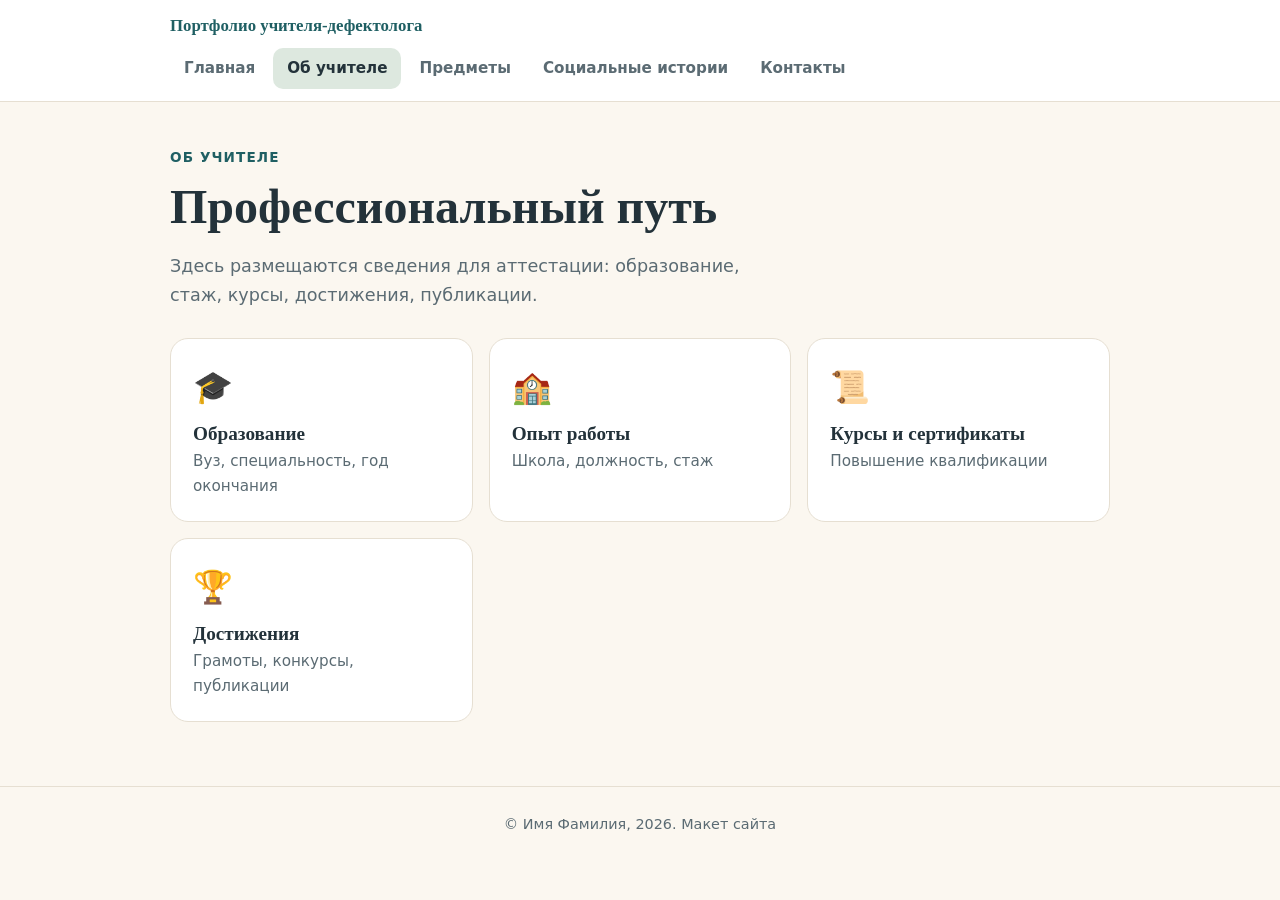
==== about.html @ 278d0c69 "Add files via upload" ====
<!DOCTYPE html>
<html lang="ru">
<head>
<meta charset="utf-8">
<meta name="viewport" content="width=device-width, initial-scale=1, viewport-fit=cover">
<meta name="robots" content="noindex">
<link rel="icon" href="data:image/svg+xml,%3Csvg xmlns=%27http://www.w3.org/2000/svg%27 viewBox=%270 0 100 100%27%3E%3Ctext y=%27.9em%27 font-size=%2790%27%3E📚%3C/text%3E%3C/svg%3E">
<title>Об учителе — портфолио учителя-дефектолога</title>
<link rel="stylesheet" href="style.css">
</head>
<body>
<header class="top"><div class="wrap">
  <a class="brand" href="index.html">Портфолио учителя-дефектолога</a>
  <nav><a href="index.html">Главная</a><a href="about.html" class="on">Об учителе</a><a href="subjects.html">Предметы</a><a href="stories.html">Социальные истории</a><a href="contacts.html">Контакты</a></nav>
</div></header>
<main class="wrap">
<section class="view on">
  <p class="eyebrow">Об учителе</p>
  <h1>Профессиональный путь</h1>
  <p class="lead" style="margin-bottom:28px">Здесь размещаются сведения для аттестации: образование, стаж, курсы, достижения, публикации.</p>
  <div class="grid">
    <div class="card"><span class="ico">🎓</span><h3>Образование</h3><p>Вуз, специальность, год окончания</p></div>
    <div class="card"><span class="ico">🏫</span><h3>Опыт работы</h3><p>Школа, должность, стаж</p></div>
    <div class="card"><span class="ico">📜</span><h3>Курсы и сертификаты</h3><p>Повышение квалификации</p></div>
    <div class="card"><span class="ico">🏆</span><h3>Достижения</h3><p>Грамоты, конкурсы, публикации</p></div>
  </div>
</section>
</main>
<footer>© Имя Фамилия, 2026. Макет сайта</footer>
</body>
</html>
---- style.css ----
:root{
  --bg:#fbf7f0; --card:#ffffff; --ink:#23323a; --muted:#5b6b73; --line:#e6dfd2;
  --teal:#1f5f63; --teal-ink:#ffffff; --sage:#dde8df; --apricot:#f2a65a; --apricot-soft:#fdeedb;
  box-sizing:border-box; padding-top:env(safe-area-inset-top,0px); padding-bottom:env(safe-area-inset-bottom,0px);
}
@media (prefers-color-scheme: dark){
  :root:not([data-theme="light"]){
    --bg:#141c1f; --card:#1d282c; --ink:#eef2f0; --muted:#a6b4b8; --line:#2f3d42;
    --teal:#7cc3c4; --teal-ink:#10282a; --sage:#223833; --apricot:#f2b36f; --apricot-soft:#3a2c1b;
  }
}
:root[data-theme="dark"]{
  --bg:#141c1f; --card:#1d282c; --ink:#eef2f0; --muted:#a6b4b8; --line:#2f3d42;
  --teal:#7cc3c4; --teal-ink:#10282a; --sage:#223833; --apricot:#f2b36f; --apricot-soft:#3a2c1b;
}
html{scroll-padding-top:env(safe-area-inset-top,0px);scroll-behavior:smooth}
*{box-sizing:border-box;margin:0}
body{background:var(--bg);color:var(--ink);font:18px/1.65 "Segoe UI",Roboto,system-ui,sans-serif}
h1,h2,h3{font-family:Georgia,"Times New Roman",serif;line-height:1.2;color:var(--ink)}
a{color:inherit}
:focus-visible{outline:3px solid var(--apricot);outline-offset:3px}
.wrap{max-width:980px;margin:0 auto;padding:0 20px}

header.top{background:var(--card);border-bottom:1px solid var(--line);position:sticky;top:env(safe-area-inset-top,0px);z-index:5}
header.top .wrap{display:flex;flex-wrap:wrap;align-items:center;gap:8px 20px;padding-top:12px;padding-bottom:12px}
.brand{font-family:Georgia,serif;font-weight:700;font-size:1.05rem;color:var(--teal);text-decoration:none;margin-right:auto}
nav{display:flex;flex-wrap:wrap;gap:4px}
nav a{padding:8px 14px;border-radius:10px;text-decoration:none;font-size:.95rem;font-weight:600;color:var(--muted)}
nav a:hover,nav a.on{background:var(--sage);color:var(--ink)}

.view{display:none;padding:44px 0 64px}
.view.on{display:block}
.eyebrow{font-size:.85rem;font-weight:700;letter-spacing:.08em;text-transform:uppercase;color:var(--teal);margin-bottom:10px}
h1{font-size:clamp(2rem,6vw,3rem);margin-bottom:16px}
h2{font-size:clamp(1.5rem,4vw,2rem);margin:0 0 18px}
.lead{max-width:56ch;color:var(--muted);font-size:1.1rem}
.mock{display:inline-block;background:var(--apricot-soft);color:var(--ink);border:1px dashed var(--apricot);border-radius:8px;padding:2px 10px;font-size:.85rem;margin-bottom:18px}

.hero{display:grid;gap:28px;align-items:center;background:var(--sage);border-radius:24px;padding:32px;margin-bottom:44px}
.avatar{width:150px;aspect-ratio:1;border-radius:50%;background:var(--card);border:6px solid var(--card);display:grid;place-items:center;font-size:3.2rem;box-shadow:0 0 0 3px var(--teal)}
@media(min-width:720px){.hero{grid-template-columns:auto 1fr;padding:40px}}

.grid{display:grid;gap:16px;grid-template-columns:repeat(auto-fill,minmax(250px,1fr))}
.card{background:var(--card);border:1px solid var(--line);border-radius:18px;padding:22px;text-decoration:none;display:block}
a.card:hover{border-color:var(--teal);transform:translateY(-2px)}
.card .ico{font-size:2rem;display:block;margin-bottom:8px}
.card h3{font-size:1.2rem;margin-bottom:4px}
.card p{color:var(--muted);font-size:.95rem}

.crumbs{font-size:.95rem;color:var(--muted);margin-bottom:12px}
.crumbs a{color:var(--teal)}
.tabs{display:grid;gap:18px;margin-top:30px}
.sec{background:var(--card);border:1px solid var(--line);border-radius:18px;padding:22px;border-left:8px solid var(--teal)}
.sec:nth-child(2){border-left-color:var(--apricot)}
.sec:nth-child(3){border-left-color:#8bb89a}
.sec:nth-child(4){border-left-color:#8fa8d6}
.sec h2{font-size:1.3rem;margin-bottom:12px}
.file{display:flex;flex-wrap:wrap;align-items:center;gap:10px 14px;padding:12px 0;border-top:1px solid var(--line)}
.file:first-of-type{border-top:0}
.file .t{flex:1 1 220px;font-weight:600}
.tag{font-size:.75rem;font-weight:700;padding:2px 8px;border-radius:6px;background:var(--sage);color:var(--ink)}
button.b{font:inherit;font-size:.9rem;font-weight:700;padding:9px 16px;border-radius:10px;border:2px solid var(--teal);background:var(--teal);color:var(--teal-ink);cursor:pointer}
button.b.alt{background:transparent;color:var(--teal)}

.story{display:grid;gap:14px;grid-template-columns:auto 1fr;align-items:center}
.story .pic{width:76px;height:76px;border-radius:16px;background:var(--apricot-soft);display:grid;place-items:center;font-size:2.2rem}
.steps{counter-reset:s;list-style:none;padding:0;display:grid;gap:12px;margin-top:20px}
.steps li{counter-increment:s;background:var(--card);border:1px solid var(--line);border-radius:14px;padding:14px 18px 14px 60px;position:relative;font-size:1.05rem}
.steps li::before{content:counter(s);position:absolute;left:14px;top:50%;transform:translateY(-50%);width:34px;height:34px;border-radius:50%;background:var(--teal);color:var(--teal-ink);display:grid;place-items:center;font-weight:700}

footer{border-top:1px solid var(--line);color:var(--muted);text-align:center;padding:26px 20px;font-size:.9rem}
@media(prefers-reduced-motion:reduce){html{scroll-behavior:auto}a.card:hover{transform:none}}
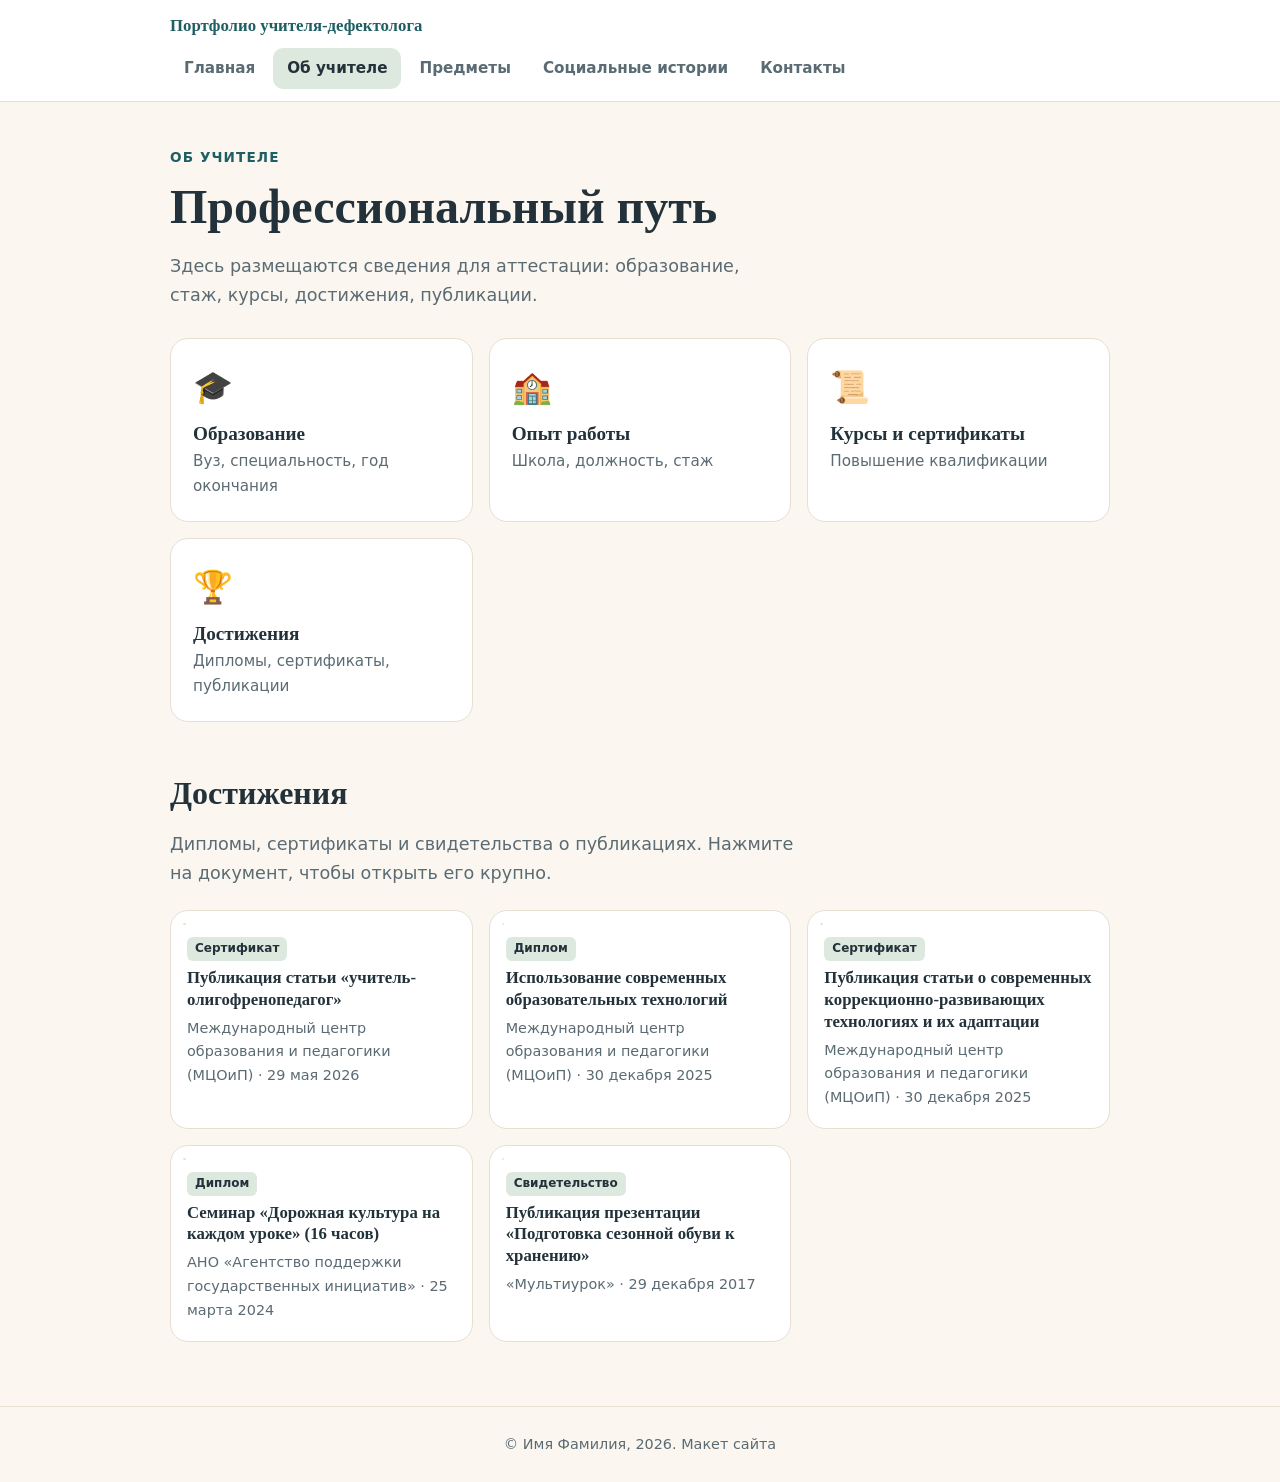
==== commit 6b14798f: "Add files via upload" ====
--- a/about.html
+++ b/about.html
@@ -22,10 +22,56 @@
     <div class="card"><span class="ico">🎓</span><h3>Образование</h3><p>Вуз, специальность, год окончания</p></div>
     <div class="card"><span class="ico">🏫</span><h3>Опыт работы</h3><p>Школа, должность, стаж</p></div>
     <div class="card"><span class="ico">📜</span><h3>Курсы и сертификаты</h3><p>Повышение квалификации</p></div>
-    <div class="card"><span class="ico">🏆</span><h3>Достижения</h3><p>Грамоты, конкурсы, публикации</p></div>
+    <a class="card" href="#achievements"><span class="ico">🏆</span><h3>Достижения</h3><p>Дипломы, сертификаты, публикации</p></a>
   </div>
+  <h2 id="achievements" style="margin-top:52px">Достижения</h2>
+  <p class="lead" style="margin-bottom:22px">Дипломы, сертификаты и свидетельства о публикациях. Нажмите на документ, чтобы открыть его крупно.</p>
+  <div class="ach-grid" id="achlist"></div>
+  <noscript><p>Для просмотра документов нужен включённый JavaScript.</p></noscript>
 </section>
 </main>
+<div class="lb" id="lb" hidden role="dialog" aria-modal="true" aria-label="Просмотр документа">
+  <div class="lb-top">
+    <span id="lbcap"></span>
+    <span class="lb-actions"><a id="lbopen" target="_blank" rel="noopener">Открыть оригинал</a><button type="button" id="lbx" aria-label="Закрыть">✕</button></span>
+  </div>
+  <div class="lb-stage">
+    <button type="button" id="lbprev" class="lb-nav" aria-label="Предыдущий документ">←</button>
+    <img id="lbimg" alt="">
+    <button type="button" id="lbnext" class="lb-nav" aria-label="Следующий документ">→</button>
+  </div>
+</div>
 <footer>© Имя Фамилия, 2026. Макет сайта</footer>
+<script src="achievements-data.js"></script>
+<script>
+(function(){
+  var list=document.getElementById('achlist'), cur=0, opener=null;
+  function el(t,c,x){var e=document.createElement(t);if(c)e.className=c;if(x!==undefined)e.textContent=x;return e}
+  ACHIEVEMENTS.forEach(function(d,i){
+    var b=el('button','ach'); b.type='button';
+    var box=el('span','ach-img'), im=el('img'); im.src=d.thumb||d.file; im.alt=d.kind+': '+d.title; im.loading='lazy'; box.appendChild(im);
+    var meta=el('span','ach-meta'); meta.appendChild(el('span','tag',d.kind)); meta.appendChild(el('h3','',d.title)); meta.appendChild(el('p','',d.org+' · '+d.date));
+    b.appendChild(box); b.appendChild(meta); b.onclick=function(){open(i,b)}; list.appendChild(b);
+  });
+  var lb=document.getElementById('lb'), img=document.getElementById('lbimg');
+  function show(i){
+    var n=ACHIEVEMENTS.length; cur=(i+n)%n; var d=ACHIEVEMENTS[cur];
+    img.src=d.file; img.alt=d.kind+': '+d.title;
+    document.getElementById('lbcap').textContent=d.kind+' · '+d.title+' ('+d.date+')';
+    document.getElementById('lbopen').href=d.file;
+  }
+  function open(i,from){opener=from;show(i);lb.hidden=false;document.body.style.overflow='hidden';document.getElementById('lbx').focus();}
+  function close(){lb.hidden=true;document.body.style.overflow='';if(opener)opener.focus();}
+  document.getElementById('lbx').onclick=close;
+  document.getElementById('lbprev').onclick=function(){show(cur-1)};
+  document.getElementById('lbnext').onclick=function(){show(cur+1)};
+  lb.addEventListener('click',function(e){if(e.target===lb||e.target.classList.contains('lb-stage'))close()});
+  document.addEventListener('keydown',function(e){
+    if(lb.hidden)return;
+    if(e.key==='Escape')close(); if(e.key==='ArrowRight')show(cur+1); if(e.key==='ArrowLeft')show(cur-1);
+  });
+})();
+</script>
+
 </body>
 </html>
--- a/style.css
+++ b/style.css
@@ -59,8 +59,8 @@
 .file:first-of-type{border-top:0}
 .file .t{flex:1 1 220px;font-weight:600}
 .tag{font-size:.75rem;font-weight:700;padding:2px 8px;border-radius:6px;background:var(--sage);color:var(--ink)}
-button.b{font:inherit;font-size:.9rem;font-weight:700;padding:9px 16px;border-radius:10px;border:2px solid var(--teal);background:var(--teal);color:var(--teal-ink);cursor:pointer}
-button.b.alt{background:transparent;color:var(--teal)}
+a.b,button.b{font:inherit;font-size:.9rem;font-weight:700;padding:9px 16px;border-radius:10px;border:2px solid var(--teal);background:var(--teal);color:var(--teal-ink);cursor:pointer;display:inline-block;text-decoration:none;text-align:center}
+a.b.alt,button.b.alt{background:transparent;color:var(--teal)}
 
 .story{display:grid;gap:14px;grid-template-columns:auto 1fr;align-items:center}
 .story .pic{width:76px;height:76px;border-radius:16px;background:var(--apricot-soft);display:grid;place-items:center;font-size:2.2rem}
@@ -70,3 +70,67 @@
 
 footer{border-top:1px solid var(--line);color:var(--muted);text-align:center;padding:26px 20px;font-size:.9rem}
 @media(prefers-reduced-motion:reduce){html{scroll-behavior:auto}a.card:hover{transform:none}}
+
+/* читалка презентаций */
+.reader{max-width:820px;margin:24px 0 0}
+.stage{background:var(--card);border:1px solid var(--line);border-radius:18px;overflow:hidden}
+.stage img{display:block;width:100%;height:auto;touch-action:pan-y}
+.controls{display:flex;align-items:center;justify-content:space-between;gap:12px;margin-top:16px}
+.controls button.b{font-size:1.05rem;padding:14px 22px;min-width:130px}
+.controls button[disabled]{opacity:.4;cursor:default}
+#pos{font-weight:700;color:var(--muted)}
+.bar{height:8px;background:var(--sage);border-radius:99px;margin-top:14px;overflow:hidden}
+.bar span{display:block;height:100%;background:var(--teal);width:0;transition:width .2s}
+.dl{margin-top:22px;color:var(--teal);font-weight:700}
+@media(prefers-reduced-motion:reduce){.bar span{transition:none}}
+
+/* просмотр презентации: слайд помещается в экран */
+body.deck-page .view{padding:22px 0 36px}
+body.deck-page h1{font-size:clamp(1.45rem,3.2vw,2.15rem);margin-bottom:8px}
+body.deck-page .wrap{max-width:1100px}
+.reader.fit{max-width:none}
+.stage.fit{display:grid;place-items:center;background:#1a2428;height:min(74vh,calc(100dvh - 250px));min-height:220px;cursor:pointer}
+.stage.fit img{width:auto;height:auto;max-width:100%;max-height:100%;object-fit:contain}
+.stage.fit.all{height:auto;min-height:0;overflow:visible;cursor:default;place-items:stretch;background:transparent;border:0}
+.stage.fit.all img{width:100%;max-height:none;border-radius:14px;border:1px solid var(--line)}
+.deck-actions{display:flex;flex-wrap:wrap;gap:10px;margin-top:14px}
+.hint{margin-top:10px;color:var(--muted);font-size:.92rem}
+.reader:fullscreen,.reader:-webkit-full-screen{background:#10181b;max-width:none;width:100%;height:100%;margin:0;padding:12px 16px 16px;display:flex;flex-direction:column;box-sizing:border-box}
+.reader:fullscreen .stage.fit,.reader:-webkit-full-screen .stage.fit{flex:1;height:auto;min-height:0;border:0;background:transparent}
+.reader:fullscreen .hint,.reader:-webkit-full-screen .hint{color:#a6b4b8}
+.reader:fullscreen #pos,.reader:-webkit-full-screen #pos{color:#d5e0e2}
+
+/* история по шагам */
+.stage.steps{padding:22px;overflow:visible}
+.stepcard .txt{font-family:Georgia,"Times New Roman",serif;font-weight:700;font-size:clamp(1.4rem,4.2vw,2rem);line-height:1.3;margin-bottom:18px}
+.stepcard .pts{margin:-6px 0 18px 1.2em;font-size:clamp(1.2rem,3.6vw,1.6rem);font-weight:600}
+.pics{display:grid;gap:16px;grid-template-columns:repeat(auto-fit,minmax(230px,1fr))}
+.stepcard figure{margin:0;text-align:center}
+.stepcard figure img{display:block;margin:0 auto;max-width:100%;max-height:380px;width:auto;height:auto;border-radius:12px;background:#fff}
+.stepcard figcaption{margin-top:10px;font-weight:800;letter-spacing:.05em;text-transform:uppercase;color:var(--teal)}
+.stage.all{border:0;background:transparent;display:grid;gap:18px}
+.stage.all .listitem{position:relative}
+.stage.all .stepcard{background:var(--card);border:1px solid var(--line);border-radius:18px;padding:22px 22px 22px 64px}
+.stage.all .num{position:absolute;left:16px;top:22px;width:34px;height:34px;border-radius:50%;background:var(--teal);color:var(--teal-ink);display:grid;place-items:center;font-weight:700;z-index:1}
+.stage.all>img{border-radius:14px;border:1px solid var(--line)}
+
+/* достижения: дипломы и сертификаты */
+.ach-grid{display:grid;gap:16px;grid-template-columns:repeat(auto-fill,minmax(250px,1fr))}
+.ach{font:inherit;color:inherit;text-align:left;cursor:pointer;background:var(--card);border:1px solid var(--line);border-radius:18px;padding:12px;display:flex;flex-direction:column;gap:12px}
+.ach:hover{border-color:var(--teal)}
+.ach-img{aspect-ratio:4/3;background:#fff;border:1px solid var(--line);border-radius:12px;overflow:hidden;position:relative;display:block}
+.ach-img img{position:absolute;inset:0;display:block;width:100%;height:100%;object-fit:contain}
+.ach-meta{display:grid;gap:6px;justify-items:start;padding:0 4px 6px}
+.ach-meta h3{font-size:1.05rem;line-height:1.3}
+.ach-meta p{color:var(--muted);font-size:.9rem}
+.lb[hidden]{display:none}
+.lb{position:fixed;inset:0;z-index:50;background:rgba(10,16,18,.94);display:flex;flex-direction:column;padding:env(safe-area-inset-top,0px) 0 env(safe-area-inset-bottom,0px)}
+.lb-top{display:flex;justify-content:space-between;align-items:center;gap:16px;padding:14px 18px;color:#eef2f0;font-size:.95rem}
+.lb-actions{display:flex;align-items:center;gap:14px;flex:none}
+.lb-actions a{color:#a9d8d9;font-weight:700}
+.lb button{font:inherit;cursor:pointer;border:0;border-radius:50%;width:44px;height:44px;background:#2a3a40;color:#fff;font-size:1.2rem}
+.lb button:hover{background:#3a4f57}
+.lb-stage{flex:1;min-height:0;display:grid;grid-template-columns:auto minmax(0,1fr) auto;align-items:center;gap:10px;padding:0 10px 16px}
+.lb-stage img{justify-self:center;max-width:100%;max-height:calc(100dvh - 110px);width:auto;height:auto;object-fit:contain;background:#fff;border-radius:6px}
+@media(max-width:560px){.lb-nav{width:36px;height:36px}.lb-stage{gap:4px;padding:0 4px 12px}}
+#achievements{scroll-margin-top:84px}
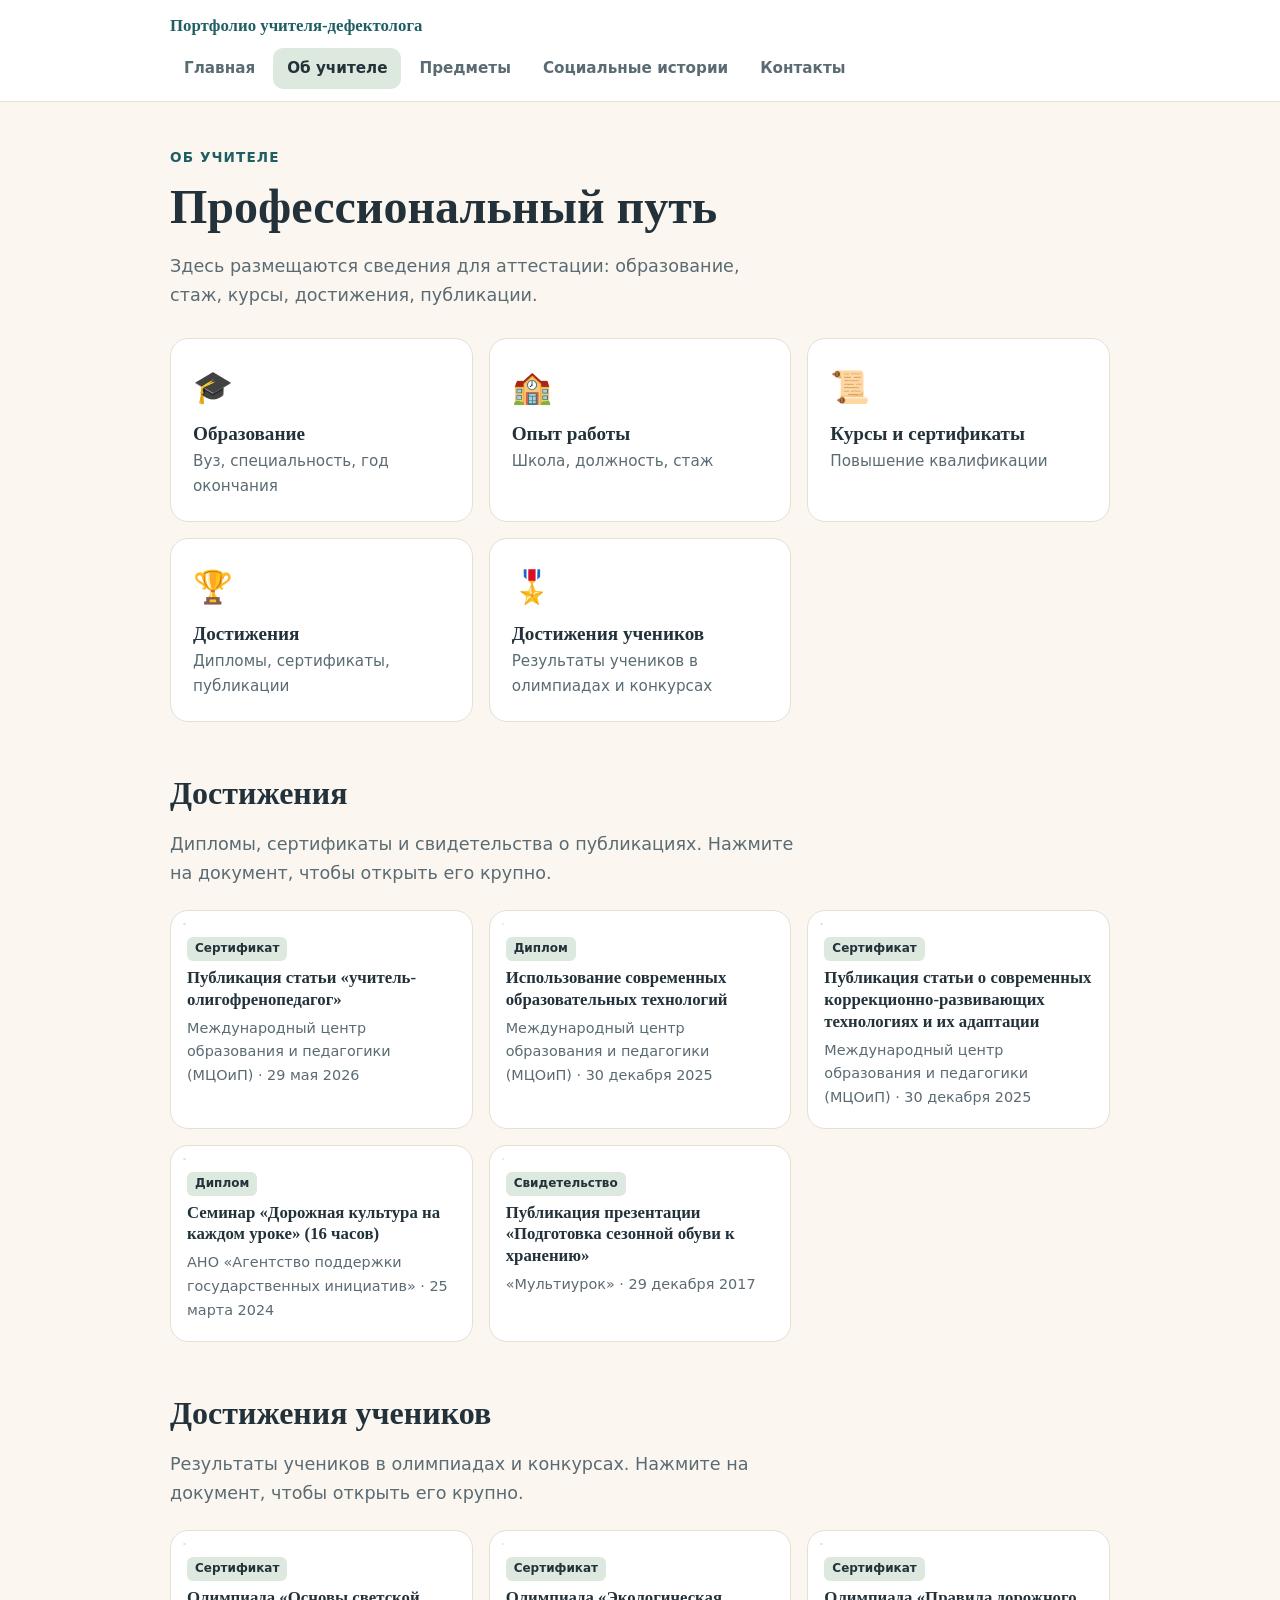
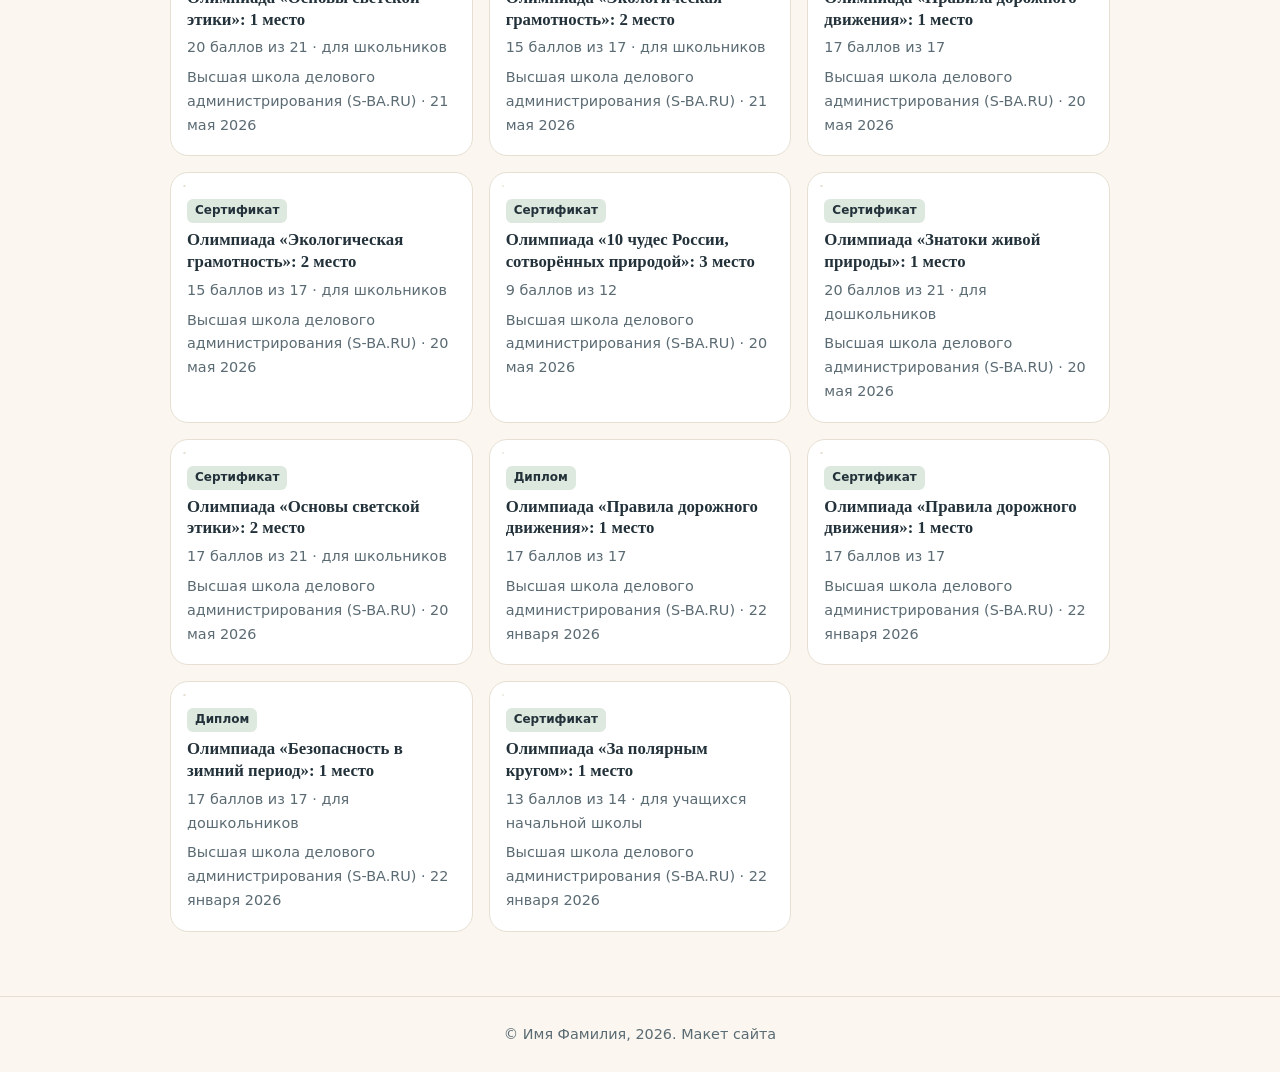
==== commit 4cc94069: "Добавил достижения учеников" ====
--- a/about.html
+++ b/about.html
@@ -23,10 +23,14 @@
     <div class="card"><span class="ico">🏫</span><h3>Опыт работы</h3><p>Школа, должность, стаж</p></div>
     <div class="card"><span class="ico">📜</span><h3>Курсы и сертификаты</h3><p>Повышение квалификации</p></div>
     <a class="card" href="#achievements"><span class="ico">🏆</span><h3>Достижения</h3><p>Дипломы, сертификаты, публикации</p></a>
+    <a class="card" href="#student-achievements"><span class="ico">🎖️</span><h3>Достижения учеников</h3><p>Результаты учеников в олимпиадах и конкурсах</p></a>
   </div>
   <h2 id="achievements" style="margin-top:52px">Достижения</h2>
   <p class="lead" style="margin-bottom:22px">Дипломы, сертификаты и свидетельства о публикациях. Нажмите на документ, чтобы открыть его крупно.</p>
   <div class="ach-grid" id="achlist"></div>
+  <h2 id="student-achievements" style="margin-top:52px">Достижения учеников</h2>
+  <p class="lead" style="margin-bottom:22px">Результаты учеников в олимпиадах и конкурсах. Нажмите на документ, чтобы открыть его крупно.</p>
+  <div class="ach-grid" id="stlist"></div>
   <noscript><p>Для просмотра документов нужен включённый JavaScript.</p></noscript>
 </section>
 </main>
@@ -45,23 +49,29 @@
 <script src="achievements-data.js"></script>
 <script>
 (function(){
-  var list=document.getElementById('achlist'), cur=0, opener=null;
   function el(t,c,x){var e=document.createElement(t);if(c)e.className=c;if(x!==undefined)e.textContent=x;return e}
-  ACHIEVEMENTS.forEach(function(d,i){
-    var b=el('button','ach'); b.type='button';
-    var box=el('span','ach-img'), im=el('img'); im.src=d.thumb||d.file; im.alt=d.kind+': '+d.title; im.loading='lazy'; box.appendChild(im);
-    var meta=el('span','ach-meta'); meta.appendChild(el('span','tag',d.kind)); meta.appendChild(el('h3','',d.title)); meta.appendChild(el('p','',d.org+' · '+d.date));
-    b.appendChild(box); b.appendChild(meta); b.onclick=function(){open(i,b)}; list.appendChild(b);
-  });
-  var lb=document.getElementById('lb'), img=document.getElementById('lbimg');
+  var lb=document.getElementById('lb'), img=document.getElementById('lbimg'), set=[], cur=0, opener=null;
+  function gallery(listId,items){
+    var list=document.getElementById(listId);
+    items.forEach(function(d,i){
+      var b=el('button','ach'); b.type='button';
+      var box=el('span','ach-img'), im=el('img'); im.src=d.thumb||d.file; im.alt=d.kind+': '+d.title; im.loading='lazy'; box.appendChild(im);
+      var meta=el('span','ach-meta'); meta.appendChild(el('span','tag',d.kind)); meta.appendChild(el('h3','',d.title));
+      if(d.note)meta.appendChild(el('p','',d.note));
+      meta.appendChild(el('p','',d.org+' · '+d.date));
+      b.appendChild(box); b.appendChild(meta); b.onclick=function(){open(items,i,b)}; list.appendChild(b);
+    });
+  }
   function show(i){
-    var n=ACHIEVEMENTS.length; cur=(i+n)%n; var d=ACHIEVEMENTS[cur];
+    var n=set.length; cur=(i+n)%n; var d=set[cur];
     img.src=d.file; img.alt=d.kind+': '+d.title;
     document.getElementById('lbcap').textContent=d.kind+' · '+d.title+' ('+d.date+')';
     document.getElementById('lbopen').href=d.file;
   }
-  function open(i,from){opener=from;show(i);lb.hidden=false;document.body.style.overflow='hidden';document.getElementById('lbx').focus();}
+  function open(items,i,from){set=items;opener=from;show(i);lb.hidden=false;document.body.style.overflow='hidden';document.getElementById('lbx').focus();}
   function close(){lb.hidden=true;document.body.style.overflow='';if(opener)opener.focus();}
+  gallery('achlist',ACHIEVEMENTS);
+  gallery('stlist',STUDENT_ACHIEVEMENTS);
   document.getElementById('lbx').onclick=close;
   document.getElementById('lbprev').onclick=function(){show(cur-1)};
   document.getElementById('lbnext').onclick=function(){show(cur+1)};
--- a/style.css
+++ b/style.css
@@ -134,3 +134,4 @@
 .lb-stage img{justify-self:center;max-width:100%;max-height:calc(100dvh - 110px);width:auto;height:auto;object-fit:contain;background:#fff;border-radius:6px}
 @media(max-width:560px){.lb-nav{width:36px;height:36px}.lb-stage{gap:4px;padding:0 4px 12px}}
 #achievements{scroll-margin-top:84px}
+h2[id]{scroll-margin-top:84px}
